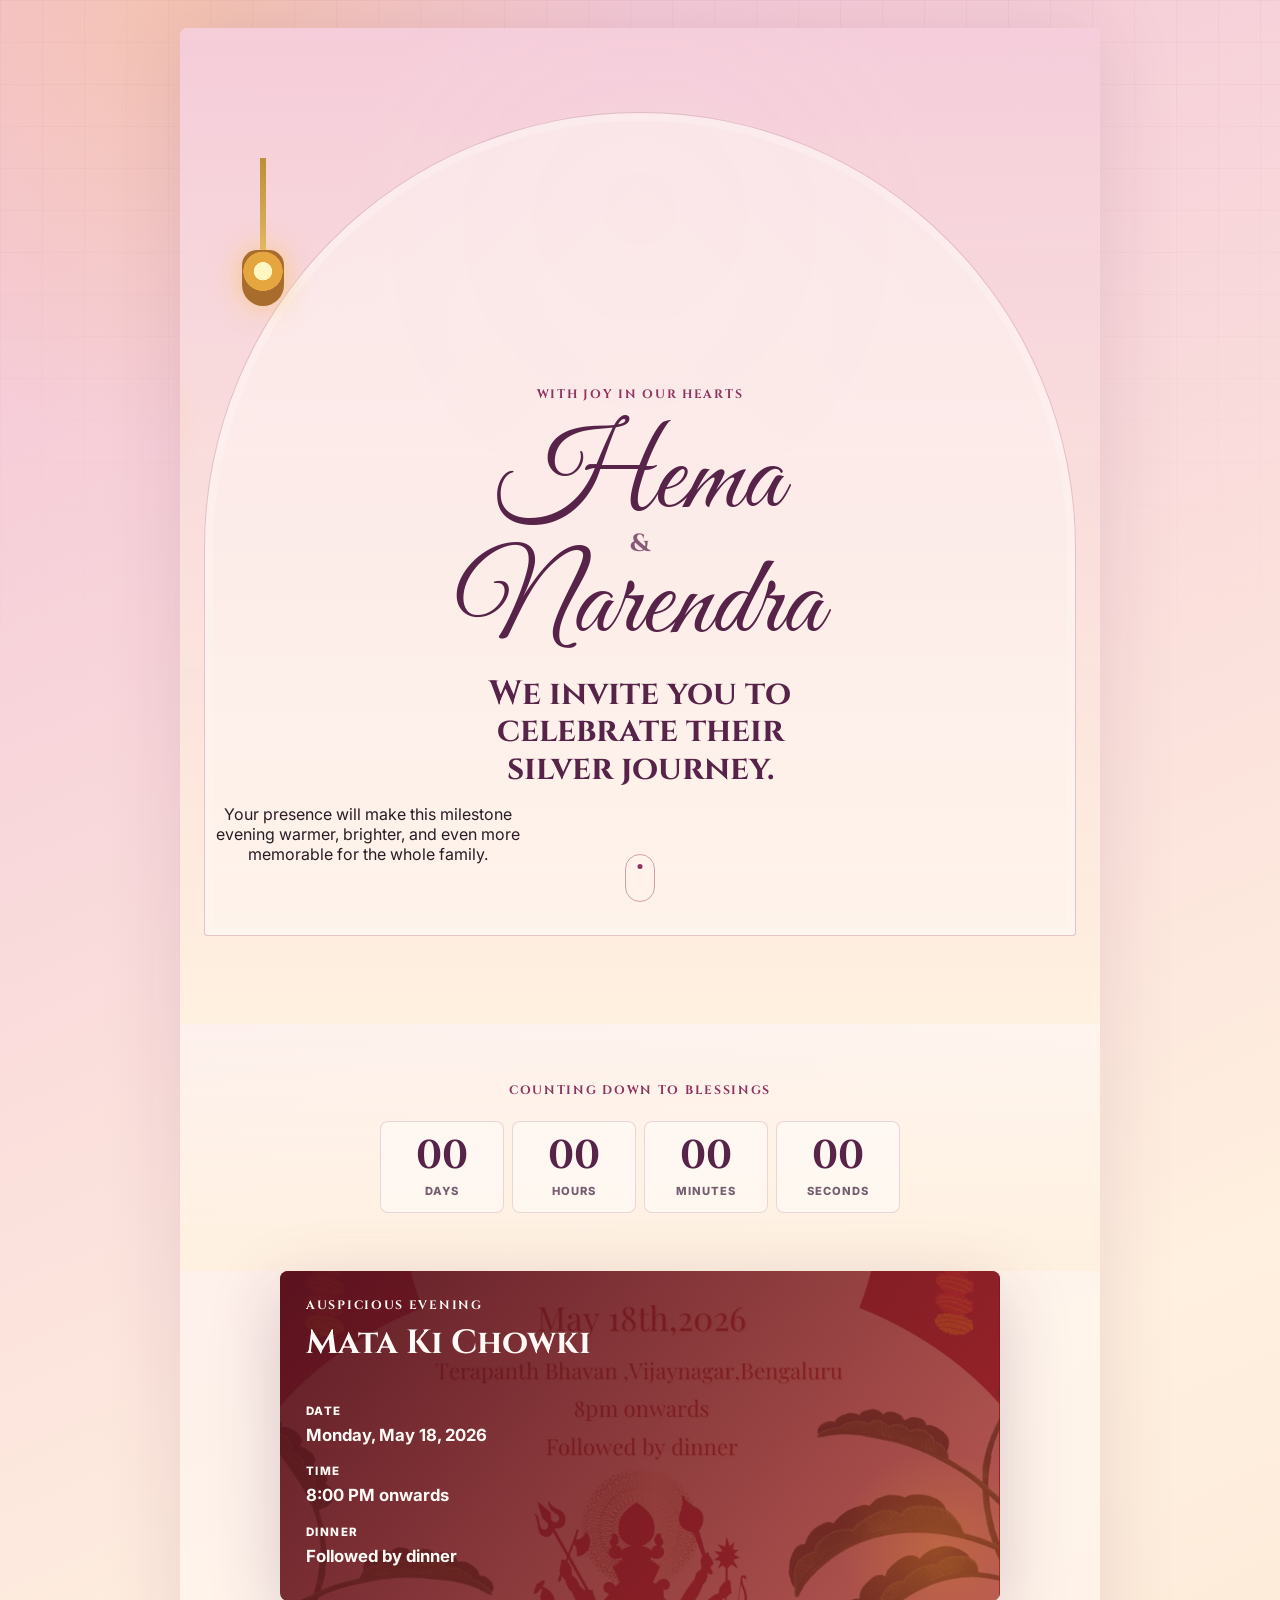
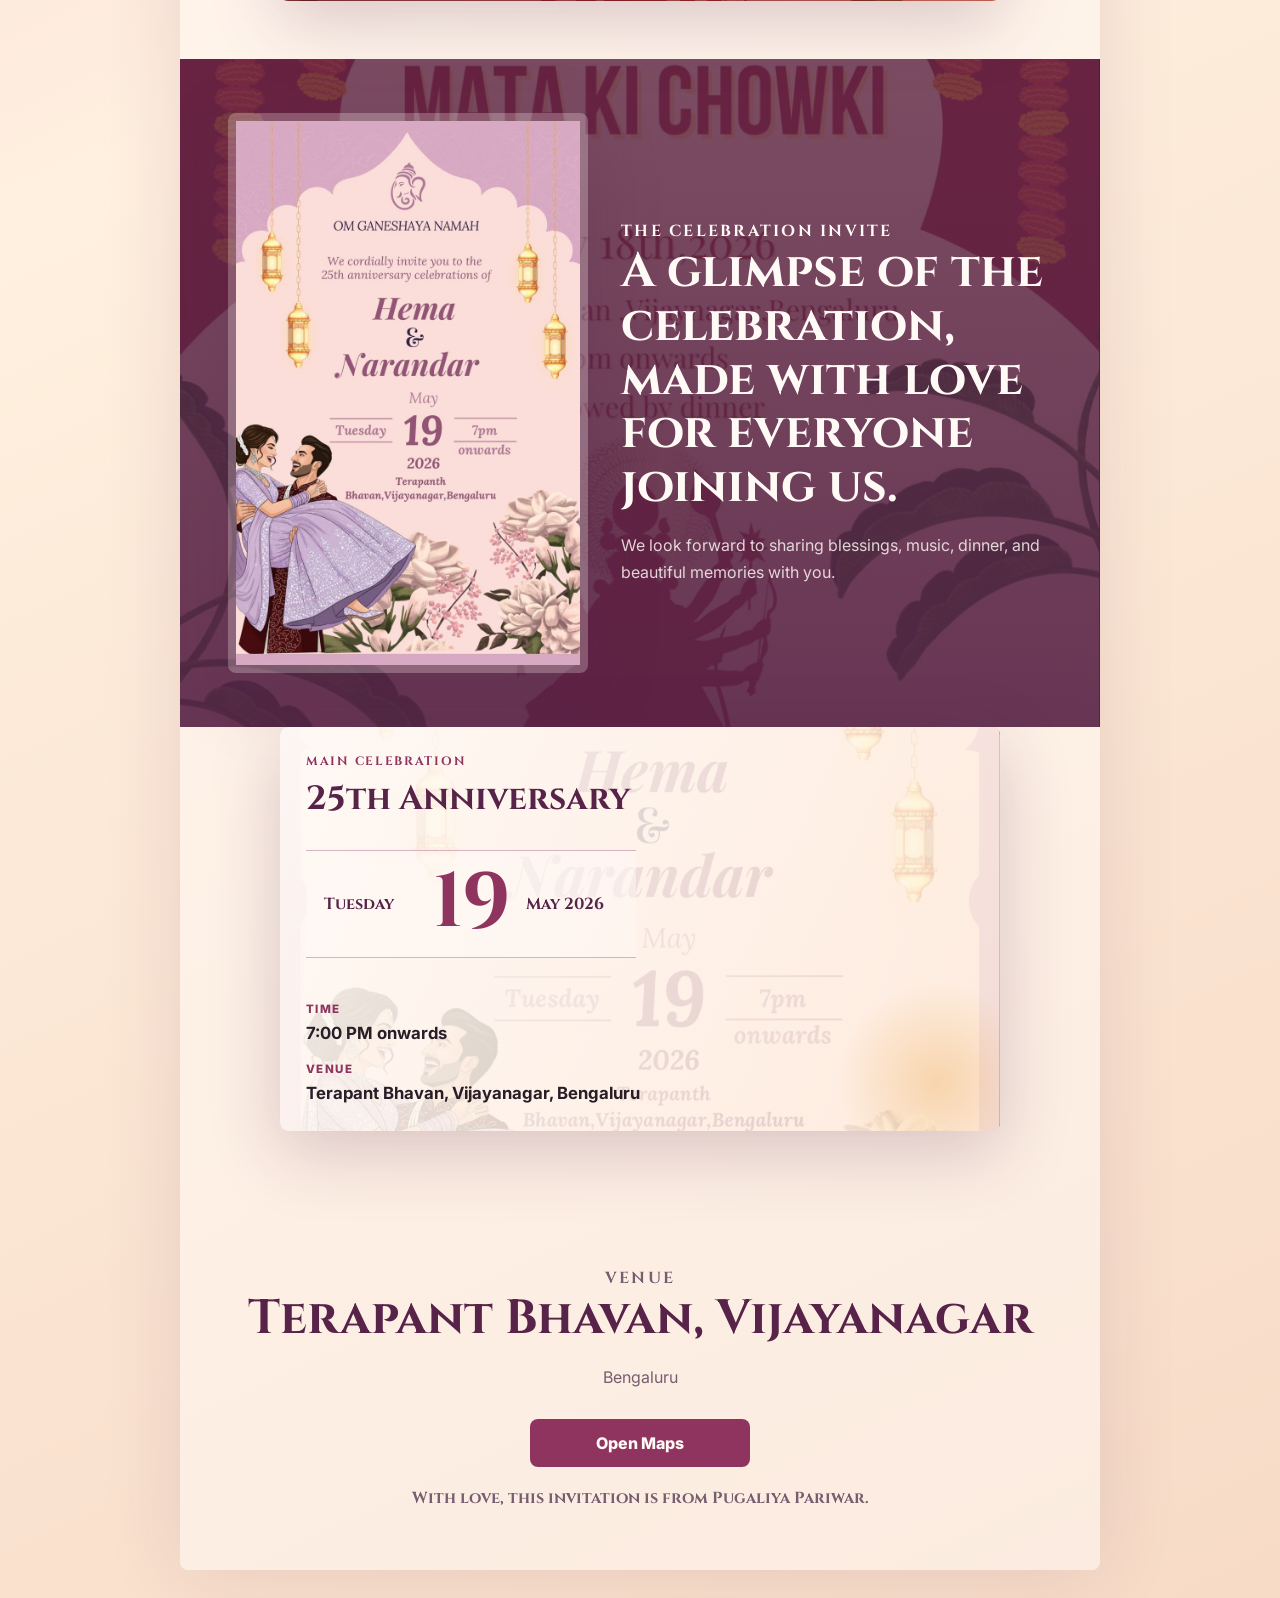
==== public/index.html @ 9497989c "Fix for deployment" ====
<!doctype html>
<html lang="en">
  <head>
    <meta charset="utf-8" />
    <meta name="viewport" content="width=device-width, initial-scale=1" />
    <meta
      name="description"
      content="Invitation for Hema and Narendra's 25th anniversary celebration in Bengaluru."
    />
    <meta name="theme-color" content="#8f335f" />
    <meta property="og:title" content="Hema & Narendra | 25 Years" />
    <meta
      property="og:description"
      content="Join us for a Mata Ki Chowki and 25th anniversary celebration."
    />
    <meta property="og:image" content="/assets/anniversary.jpeg" />
    <title>Hema & Narendra | 25 Years</title>
    <link rel="preconnect" href="https://fonts.googleapis.com" />
    <link rel="preconnect" href="https://fonts.gstatic.com" crossorigin />
    <link
      href="https://fonts.googleapis.com/css2?family=Cinzel:wght@500;600;700&family=Great+Vibes&family=Inter:wght@400;500;600;700&display=swap"
      rel="stylesheet"
    />
    <link rel="stylesheet" href="styles.css" />
  </head>
  <body>
    <div class="invite-loader" aria-hidden="true">
      <div class="loader-door loader-door-left"></div>
      <div class="loader-door loader-door-right"></div>
      <div class="loader-card">
        <div class="loader-lamp"></div>
        <p>With joy in our hearts</p>
        <strong>Hema & Narendra</strong>
        <span>25 years of togetherness</span>
      </div>
    </div>

    <main class="site-shell">
      <section class="intro opening" id="celebration" aria-labelledby="hero-title">
        <div class="lamp lamp-left" aria-hidden="true"></div>
        <div class="lamp lamp-right" aria-hidden="true"></div>
        <p class="section-kicker">With joy in our hearts</p>
        <h1 id="hero-title">
          <span>Hema</span>
          <small>&</small>
          <span>Narendra</span>
        </h1>
        <h2>We invite you to celebrate their silver journey.</h2>
        <p>
          Your presence will make this milestone evening warmer, brighter, and even
          more memorable for the whole family.
        </p>
        <a class="scroll-cue" href="#countdown" aria-label="View countdown">
          <span></span>
        </a>
      </section>

      <section class="countdown-panel" id="countdown" aria-label="Countdown">
        <p class="section-kicker">Counting down to blessings</p>
        <div class="countdown" data-countdown="2026-05-18T20:00:00+05:30">
          <div><strong data-days>00</strong><span>Days</span></div>
          <div><strong data-hours>00</strong><span>Hours</span></div>
          <div><strong data-minutes>00</strong><span>Minutes</span></div>
          <div><strong data-seconds>00</strong><span>Seconds</span></div>
        </div>
      </section>

      <section class="event-stack single-event" aria-label="Mata Ki Chowki details">
        <article class="event-card chowki-card">
          <div>
            <p class="card-kicker">Auspicious Evening</p>
            <h2>Mata Ki Chowki</h2>
          </div>
          <dl>
            <div>
              <dt>Date</dt>
              <dd>Monday, May 18, 2026</dd>
            </div>
            <div>
              <dt>Time</dt>
              <dd>8:00 PM onwards</dd>
            </div>
            <div>
              <dt>Dinner</dt>
              <dd>Followed by dinner</dd>
            </div>
          </dl>
        </article>
      </section>

      <section class="memory-strip" aria-labelledby="memory-title">
        <div class="portrait-frame">
          <video
            src="assets/invitation.mp4"
            poster="assets/anniversary.jpeg"
            muted
            playsinline
            loop
            autoplay
          ></video>
        </div>
        <div class="memory-copy">
          <p class="section-kicker">The celebration invite</p>
          <h2 id="memory-title">A glimpse of the celebration, made with love for everyone joining us.</h2>
          <p>
            We look forward to sharing blessings, music, dinner, and beautiful
            memories with you.
          </p>
        </div>
      </section>

      <section class="event-stack single-event" aria-label="Main celebration details">
        <article class="event-card anniversary-card">
          <div>
            <p class="card-kicker">Main Celebration</p>
            <h2>25th Anniversary</h2>
          </div>
          <div class="date-lockup" aria-label="Anniversary celebration date">
            <span>Tuesday</span>
            <strong>19</strong>
            <span>May 2026</span>
          </div>
          <dl>
            <div>
              <dt>Time</dt>
              <dd>7:00 PM onwards</dd>
            </div>
            <div>
              <dt>Venue</dt>
              <dd>Terapant Bhavan, Vijayanagar, Bengaluru</dd>
            </div>
          </dl>
        </article>
      </section>

      <section class="venue" aria-labelledby="venue-title">
        <p class="section-kicker">Venue</p>
        <h2 id="venue-title">Terapant Bhavan, Vijayanagar</h2>
        <p>Bengaluru</p>
        <div class="action-grid">
          <a
            href="https://maps.app.goo.gl/ejNMYwDLwtTvxGuR6?g_st=ac"
            target="_blank"
            rel="noreferrer"
          >
            Open Maps
          </a>
        </div>
        <p class="family-note">With love, this invitation is from Pugaliya Pariwar.</p>
      </section>
    </main>

    <script src="script.js"></script>
  </body>
</html>
---- public/styles.css ----
:root {
  --rose: #8f335f;
  --rose-deep: #572348;
  --saffron: #e69828;
  --marigold: #f7c052;
  --cream: #fff0df;
  --blush: #f4cbd9;
  --lotus: #d9a6bf;
  --leaf: #305b37;
  --ink: #291d27;
  --muted: #765d70;
  --white: #fffaf6;
  --shadow: 0 20px 70px rgba(87, 35, 72, 0.22);
}

* {
  box-sizing: border-box;
}

html {
  scroll-behavior: smooth;
}

body {
  margin: 0;
  color: var(--ink);
  background:
    radial-gradient(circle at 15% 0%, rgba(247, 192, 82, 0.28), transparent 28rem),
    linear-gradient(155deg, #f3c3d7 0%, #fff0df 48%, #f7dbc7 100%);
  font-family: Inter, system-ui, -apple-system, BlinkMacSystemFont, "Segoe UI", sans-serif;
}

body.is-loading {
  overflow: hidden;
}

body::before {
  position: fixed;
  inset: 0;
  z-index: -1;
  pointer-events: none;
  content: "";
  background-image:
    linear-gradient(rgba(143, 51, 95, 0.04) 1px, transparent 1px),
    linear-gradient(90deg, rgba(143, 51, 95, 0.04) 1px, transparent 1px);
  background-size: 42px 42px;
  mask-image: linear-gradient(to bottom, black, transparent 82%);
}

a,
button {
  -webkit-tap-highlight-color: transparent;
}

.site-shell {
  width: min(100%, 920px);
  margin: 0 auto;
  overflow: hidden;
  background: rgba(255, 250, 246, 0.52);
  box-shadow: 0 0 80px rgba(87, 35, 72, 0.12);
}

.invite-loader {
  position: fixed;
  inset: 0;
  z-index: 100;
  display: grid;
  place-items: center;
  padding: 24px;
  background:
    radial-gradient(circle at 50% 26%, rgba(255, 250, 246, 0.94), transparent 16rem),
    linear-gradient(180deg, #efbfd1, #fff0df);
  animation: loader-exit 900ms ease 3200ms forwards;
}

.invite-loader.is-hidden {
  display: none;
}

.loader-door {
  position: absolute;
  inset: 0;
  width: 50.5%;
  background:
    linear-gradient(180deg, rgba(143, 51, 95, 0.92), rgba(87, 35, 72, 0.96)),
    repeating-linear-gradient(90deg, transparent 0 24px, rgba(247, 192, 82, 0.12) 25px 26px);
  box-shadow: inset 0 0 0 1px rgba(247, 192, 82, 0.18);
  animation: door-open 1700ms cubic-bezier(0.2, 0.78, 0.28, 1) 950ms forwards;
}

.loader-door-left {
  left: 0;
  transform-origin: left center;
}

.loader-door-right {
  right: 0;
  left: auto;
  transform-origin: right center;
}

.loader-card {
  position: relative;
  width: min(100%, 330px);
  min-height: 440px;
  display: grid;
  align-content: center;
  justify-items: center;
  padding: 44px 28px;
  text-align: center;
  border: 1px solid rgba(143, 51, 95, 0.25);
  border-radius: 999px 999px 8px 8px;
  background: rgba(255, 250, 246, 0.62);
  box-shadow: inset 0 0 0 8px rgba(255, 250, 246, 0.28), var(--shadow);
  animation: card-open 1700ms cubic-bezier(0.18, 0.8, 0.24, 1) both;
  transform-origin: center bottom;
}

.loader-card::before,
.loader-card::after {
  position: absolute;
  inset: 12px auto auto 50%;
  width: 1px;
  height: 72px;
  content: "";
  background: rgba(189, 143, 53, 0.72);
}

.loader-card::after {
  top: auto;
  bottom: 18px;
  width: 72px;
  height: 1px;
  transform: translateX(-50%);
}

.loader-card p {
  margin: 0 0 16px;
  color: var(--rose);
  font-family: Cinzel, serif;
  font-size: 0.72rem;
  font-weight: 700;
  letter-spacing: 0.14em;
  text-transform: uppercase;
  animation: rise-in 900ms ease 650ms both;
}

.loader-card strong {
  color: var(--rose-deep);
  font-family: "Great Vibes", cursive;
  font-size: 4.25rem;
  font-weight: 400;
  line-height: 0.9;
  animation: rise-in 900ms ease 850ms both;
}

.loader-card span {
  margin-top: 18px;
  color: var(--muted);
  font-weight: 700;
  animation: rise-in 900ms ease 1050ms both;
}

.loader-lamp {
  position: absolute;
  top: 34px;
  left: 42px;
  width: 5px;
  height: 92px;
  background: linear-gradient(#bd8f35, #e8c16f);
  animation: lamp-sway 1600ms ease-in-out infinite;
  transform-origin: top center;
}

.loader-lamp::after {
  position: absolute;
  left: 50%;
  bottom: -28px;
  width: 38px;
  height: 50px;
  transform: translateX(-50%);
  content: "";
  border-radius: 18px 18px 26px 26px;
  background:
    radial-gradient(circle at 50% 38%, #fff7c2 0 22%, #e5a63f 23% 48%, #a86d2c 49%),
    linear-gradient(#f8da88, #bd7c28);
  box-shadow: 0 0 30px rgba(247, 192, 82, 0.72);
}

.hero {
  position: relative;
  min-height: 100vh;
  min-height: 100svh;
  display: grid;
  align-content: center;
  padding: 26px 20px 84px;
  isolation: isolate;
  background:
    linear-gradient(180deg, rgba(244, 203, 217, 0.92), rgba(255, 240, 223, 0.96)),
    radial-gradient(circle at 50% 18%, rgba(255, 250, 246, 0.95), transparent 18rem);
}

.hero::before {
  position: absolute;
  inset: 108px 16px auto;
  height: 48%;
  z-index: -1;
  content: "";
  border: 1px solid rgba(143, 51, 95, 0.24);
  border-radius: 999px 999px 8px 8px;
  background: rgba(255, 250, 246, 0.55);
  box-shadow: inset 0 0 0 8px rgba(255, 250, 246, 0.32);
}

.hero-art {
  position: absolute;
  inset: 0;
  z-index: -2;
  overflow: hidden;
}

.hero-art::before,
.hero-art::after {
  position: absolute;
  content: "";
  border-radius: 50%;
  opacity: 0.55;
}

.hero-art::before {
  right: -72px;
  bottom: 88px;
  width: 190px;
  height: 190px;
  background:
    radial-gradient(circle at 50% 50%, transparent 0 28%, rgba(143, 51, 95, 0.16) 29% 31%, transparent 32%),
    radial-gradient(circle at 50% 50%, rgba(247, 192, 82, 0.32), transparent 66%);
}

.hero-art::after {
  left: -64px;
  top: 250px;
  width: 170px;
  height: 170px;
  background:
    radial-gradient(circle at 50% 50%, transparent 0 28%, rgba(48, 91, 55, 0.14) 29% 31%, transparent 32%),
    radial-gradient(circle at 50% 50%, rgba(255, 250, 246, 0.72), transparent 70%);
}

.lamp {
  position: absolute;
  top: 34px;
  width: 6px;
  height: 118px;
  z-index: 1;
  background: linear-gradient(#bd8f35, #e8c16f);
}

.lamp::after {
  position: absolute;
  left: 50%;
  bottom: -30px;
  width: 42px;
  height: 56px;
  transform: translateX(-50%);
  content: "";
  border-radius: 20px 20px 28px 28px;
  background:
    radial-gradient(circle at 50% 38%, #fff7c2 0 22%, #e5a63f 23% 48%, #a86d2c 49%),
    linear-gradient(#f8da88, #bd7c28);
  box-shadow: 0 0 28px rgba(247, 192, 82, 0.65);
}

.lamp-left {
  left: 58px;
}

.lamp-right {
  right: 58px;
  height: 144px;
}

.hero-copy {
  text-align: center;
  animation: rise-in 900ms ease both;
}

.eyebrow,
.section-kicker,
.card-kicker {
  margin: 0 0 12px;
  color: var(--rose);
  font-family: Cinzel, serif;
  font-size: 0.76rem;
  font-weight: 700;
  letter-spacing: 0.14em;
  text-transform: uppercase;
}

h1,
h2 {
  margin: 0;
  color: var(--rose-deep);
}

h1 {
  display: grid;
  justify-items: center;
  gap: 2px;
  max-width: 100%;
  font-family: "Great Vibes", cursive;
  font-size: clamp(3.72rem, 15.5vw, 8.5rem);
  font-weight: 400;
  line-height: 0.78;
  text-wrap: balance;
}

h1 span {
  max-width: 100%;
}

h1 small {
  color: rgba(87, 35, 72, 0.72);
  font-family: Cinzel, serif;
  font-size: 1.55rem;
  font-weight: 700;
  line-height: 1;
}

.subtitle {
  max-width: min(25rem, calc(100vw - 48px));
  margin: 22px auto 0;
  color: var(--muted);
  font-size: 1.02rem;
  line-height: 1.55;
}

.date-lockup {
  width: min(100%, 330px);
  min-height: 108px;
  display: grid;
  grid-template-columns: 1fr auto 1fr;
  align-items: center;
  gap: 16px;
  margin: 34px auto 0;
  padding: 16px 18px;
  color: var(--rose-deep);
  border-top: 1px solid rgba(143, 51, 95, 0.35);
  border-bottom: 1px solid rgba(143, 51, 95, 0.35);
}

.date-lockup strong {
  color: var(--rose);
  font-family: Cinzel, serif;
  font-size: 4.8rem;
  line-height: 0.8;
}

.date-lockup span {
  font-family: Cinzel, serif;
  font-weight: 700;
}

.scroll-cue {
  position: absolute;
  left: 50%;
  bottom: 26px;
  width: 30px;
  height: 48px;
  transform: translateX(-50%);
  border: 1px solid rgba(143, 51, 95, 0.42);
  border-radius: 999px;
}

.scroll-cue span {
  position: absolute;
  top: 9px;
  left: 50%;
  width: 5px;
  height: 5px;
  transform: translateX(-50%);
  border-radius: 50%;
  background: var(--rose);
  animation: cue 1.45s ease-in-out infinite;
}

.intro,
.venue,
.countdown-panel {
  padding: 58px 24px;
  text-align: center;
}

.opening {
  position: relative;
  min-height: calc(100vh + 96px);
  min-height: calc(100svh + 96px);
  display: grid;
  align-content: center;
  overflow: hidden;
  padding: 70px 22px 70px;
  background:
    linear-gradient(180deg, rgba(244, 203, 217, 0.92), rgba(255, 240, 223, 0.96)),
    radial-gradient(circle at 50% 18%, rgba(255, 250, 246, 0.95), transparent 18rem);
}

.opening::before {
  position: absolute;
  inset: 84px 24px 88px;
  content: "";
  border: 1px solid rgba(143, 51, 95, 0.24);
  border-radius: 999px 999px 8px 8px;
  background: rgba(255, 250, 246, 0.5);
  box-shadow: inset 0 0 0 8px rgba(255, 250, 246, 0.28);
}

.opening > * {
  position: relative;
  z-index: 1;
}

.opening h1 {
  width: min-content;
  margin: 18px auto 20px;
  font-size: clamp(2.92rem, 12vw, 7rem);
  line-height: 0.86;
}

.intro h2,
.venue h2,
.memory-copy h2 {
  font-family: Cinzel, serif;
  font-size: clamp(1.75rem, 8vw, 3rem);
  line-height: 1.12;
  text-wrap: balance;
}

.intro.opening h2 {
  max-width: 20.5rem;
  margin: 0 auto;
  font-size: clamp(1.2rem, 5.25vw, 2.1rem);
}

.intro.opening p:last-of-type {
  max-width: 20.75rem;
}

.intro p:last-child,
.memory-copy p,
.venue p {
  max-width: 38rem;
  margin: 18px auto 0;
  color: var(--muted);
  font-size: 1rem;
  line-height: 1.7;
}

.event-stack {
  display: grid;
  gap: 18px;
  padding: 0 18px 58px;
}

.single-event {
  grid-template-columns: 1fr;
}

.event-card {
  position: relative;
  overflow: hidden;
  min-height: 330px;
  padding: 26px;
  border-radius: 8px;
  box-shadow: var(--shadow);
}

.event-card::before {
  position: absolute;
  inset: 0;
  z-index: 0;
  content: "";
  background: linear-gradient(115deg, rgba(255, 250, 246, 0.95), rgba(255, 240, 223, 0.72));
}

.event-card::after {
  position: absolute;
  right: -42px;
  bottom: -55px;
  width: 210px;
  height: 210px;
  content: "";
  border-radius: 50%;
  background: radial-gradient(circle, rgba(230, 152, 40, 0.28), transparent 67%);
}

.anniversary-card {
  background: url("assets/anniversary.jpeg") center / cover;
}

.chowki-card {
  color: var(--white);
  background: url("assets/mata-chowki.jpeg") center / cover;
}

.chowki-card::before {
  background: linear-gradient(128deg, rgba(87, 18, 30, 0.95), rgba(157, 37, 41, 0.72));
}

.chowki-card h2,
.chowki-card dt,
.chowki-card dd,
.chowki-card .card-kicker {
  color: var(--white);
}

.event-card > * {
  position: relative;
  z-index: 1;
}

.event-card h2 {
  font-family: Cinzel, serif;
  font-size: 2.1rem;
  line-height: 1;
}

.event-card .date-lockup {
  margin: 34px 0 0;
  background: rgba(255, 250, 246, 0.52);
}

dl {
  display: grid;
  gap: 18px;
  margin: 44px 0 0;
}

dt {
  color: var(--rose);
  font-size: 0.72rem;
  font-weight: 800;
  letter-spacing: 0.12em;
  text-transform: uppercase;
}

dd {
  margin: 6px 0 0;
  color: var(--ink);
  font-size: 1.05rem;
  font-weight: 700;
  line-height: 1.35;
}

.memory-strip {
  display: grid;
  gap: 28px;
  padding: 54px 18px;
  background:
    linear-gradient(rgba(87, 35, 72, 0.78), rgba(87, 35, 72, 0.9)),
    url("assets/mata-chowki.jpeg") center / cover;
}

.portrait-frame {
  overflow: hidden;
  width: min(100%, 360px);
  margin: 0 auto;
  aspect-ratio: 9 / 14;
  border: 8px solid rgba(255, 250, 246, 0.24);
  border-radius: 8px;
  box-shadow: var(--shadow);
}

.portrait-frame video {
  width: 100%;
  height: 100%;
  display: block;
  object-fit: cover;
}

.memory-copy {
  align-self: center;
  text-align: center;
}

.memory-copy h2,
.memory-copy p,
.memory-copy .section-kicker {
  color: var(--white);
}

.memory-copy p {
  color: rgba(255, 250, 246, 0.82);
}

.countdown-panel {
  background: linear-gradient(180deg, rgba(255, 250, 246, 0.34), rgba(255, 240, 223, 0.92));
}

.countdown {
  display: grid;
  grid-template-columns: repeat(4, minmax(0, 1fr));
  gap: 8px;
  max-width: 520px;
  margin: 22px auto 0;
}

.countdown div {
  min-width: 0;
  padding: 14px 6px;
  border: 1px solid rgba(143, 51, 95, 0.18);
  border-radius: 8px;
  background: rgba(255, 250, 246, 0.72);
}

.countdown strong {
  display: block;
  color: var(--rose-deep);
  font-family: Cinzel, serif;
  font-size: clamp(1.42rem, 8vw, 2.5rem);
  line-height: 1;
}

.countdown span {
  display: block;
  margin-top: 8px;
  color: var(--muted);
  font-size: 0.7rem;
  font-weight: 800;
  letter-spacing: 0.08em;
  text-transform: uppercase;
}

.action-grid {
  display: flex;
  justify-content: center;
  max-width: 520px;
  margin: 28px auto 0;
}

.action-grid a,
.action-grid button {
  min-height: 48px;
  display: inline-flex;
  align-items: center;
  justify-content: center;
  min-width: min(100%, 220px);
  padding: 12px 22px;
  color: var(--white);
  border: 0;
  border-radius: 8px;
  background: var(--rose);
  font: inherit;
  font-weight: 800;
  text-decoration: none;
  cursor: pointer;
}

.family-note {
  margin-top: 28px;
  color: var(--rose-deep);
  font-family: Cinzel, serif;
  font-weight: 700;
}

@keyframes rise-in {
  from {
    opacity: 0;
    transform: translateY(18px);
  }

  to {
    opacity: 1;
    transform: translateY(0);
  }
}

@keyframes card-open {
  0% {
    opacity: 0;
    transform: translateY(26px) scale(0.92) rotateX(18deg);
  }

  55% {
    opacity: 1;
    transform: translateY(0) scale(1.02) rotateX(0deg);
  }

  100% {
    opacity: 1;
    transform: translateY(0) scale(1) rotateX(0deg);
  }
}

@keyframes door-open {
  to {
    opacity: 0.92;
    transform: scaleX(0);
  }
}

@keyframes loader-exit {
  to {
    opacity: 0;
    visibility: hidden;
    pointer-events: none;
    transform: scale(1.03);
  }
}

@keyframes lamp-sway {
  0%,
  100% {
    transform: rotate(-2deg);
  }

  50% {
    transform: rotate(2deg);
  }
}

@keyframes cue {
  0%,
  100% {
    opacity: 0.2;
    transform: translate(-50%, 0);
  }

  50% {
    opacity: 1;
    transform: translate(-50%, 18px);
  }
}

@media (min-width: 760px) {
  .site-shell {
    margin-block: 28px;
    border-radius: 8px;
  }

  .hero {
    padding-inline: 56px;
  }

  .event-stack {
    grid-template-columns: 1fr 1fr;
    padding-inline: 28px;
  }

  .single-event {
    grid-template-columns: minmax(0, 1fr);
  }

  .single-event .event-card {
    max-width: 720px;
    width: 100%;
    margin: 0 auto;
  }

  .memory-strip {
    grid-template-columns: 0.85fr 1fr;
    align-items: center;
    padding-inline: 42px;
  }

  .memory-copy {
    text-align: left;
  }

  .memory-copy p {
    margin-left: 0;
  }
}

@media (prefers-reduced-motion: reduce) {
  *,
  *::before,
  *::after {
    scroll-behavior: auto !important;
    animation-duration: 0.01ms !important;
    animation-iteration-count: 1 !important;
    transition-duration: 0.01ms !important;
  }

  .invite-loader {
    display: none;
  }
}
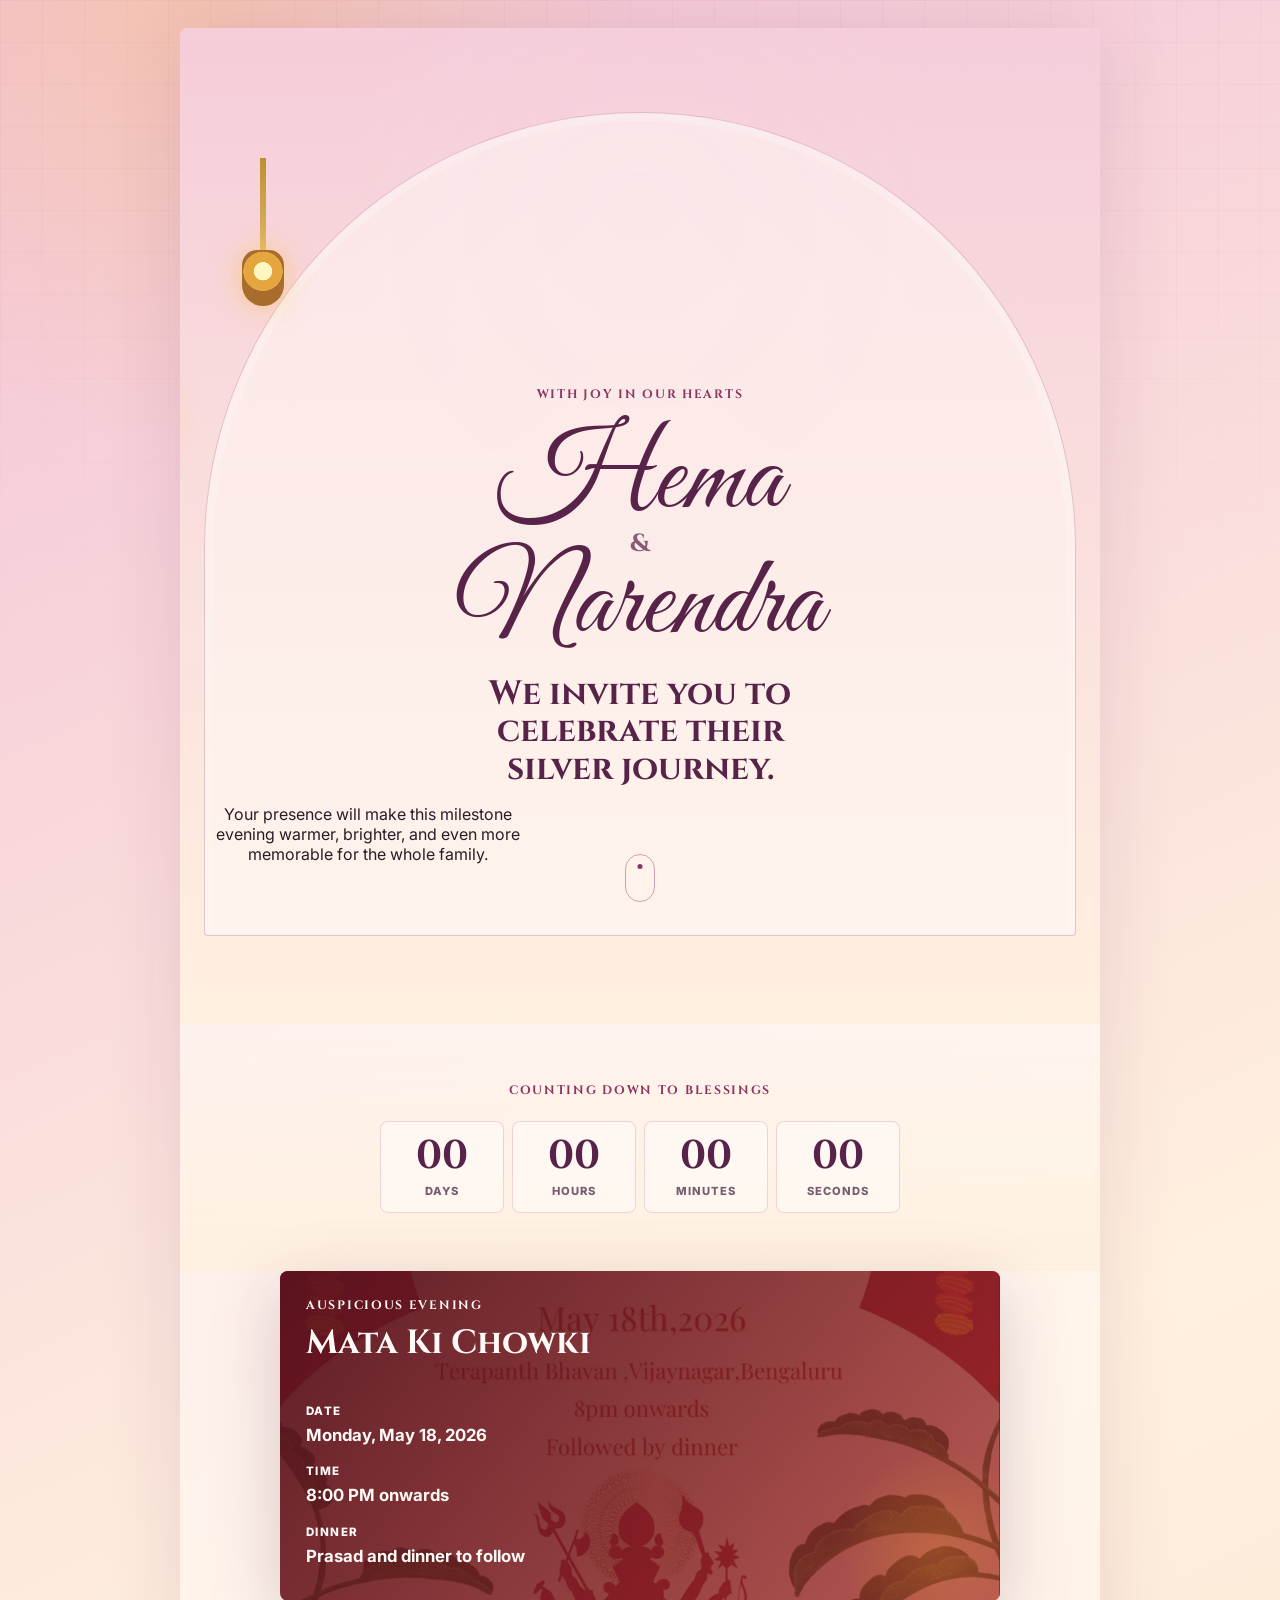
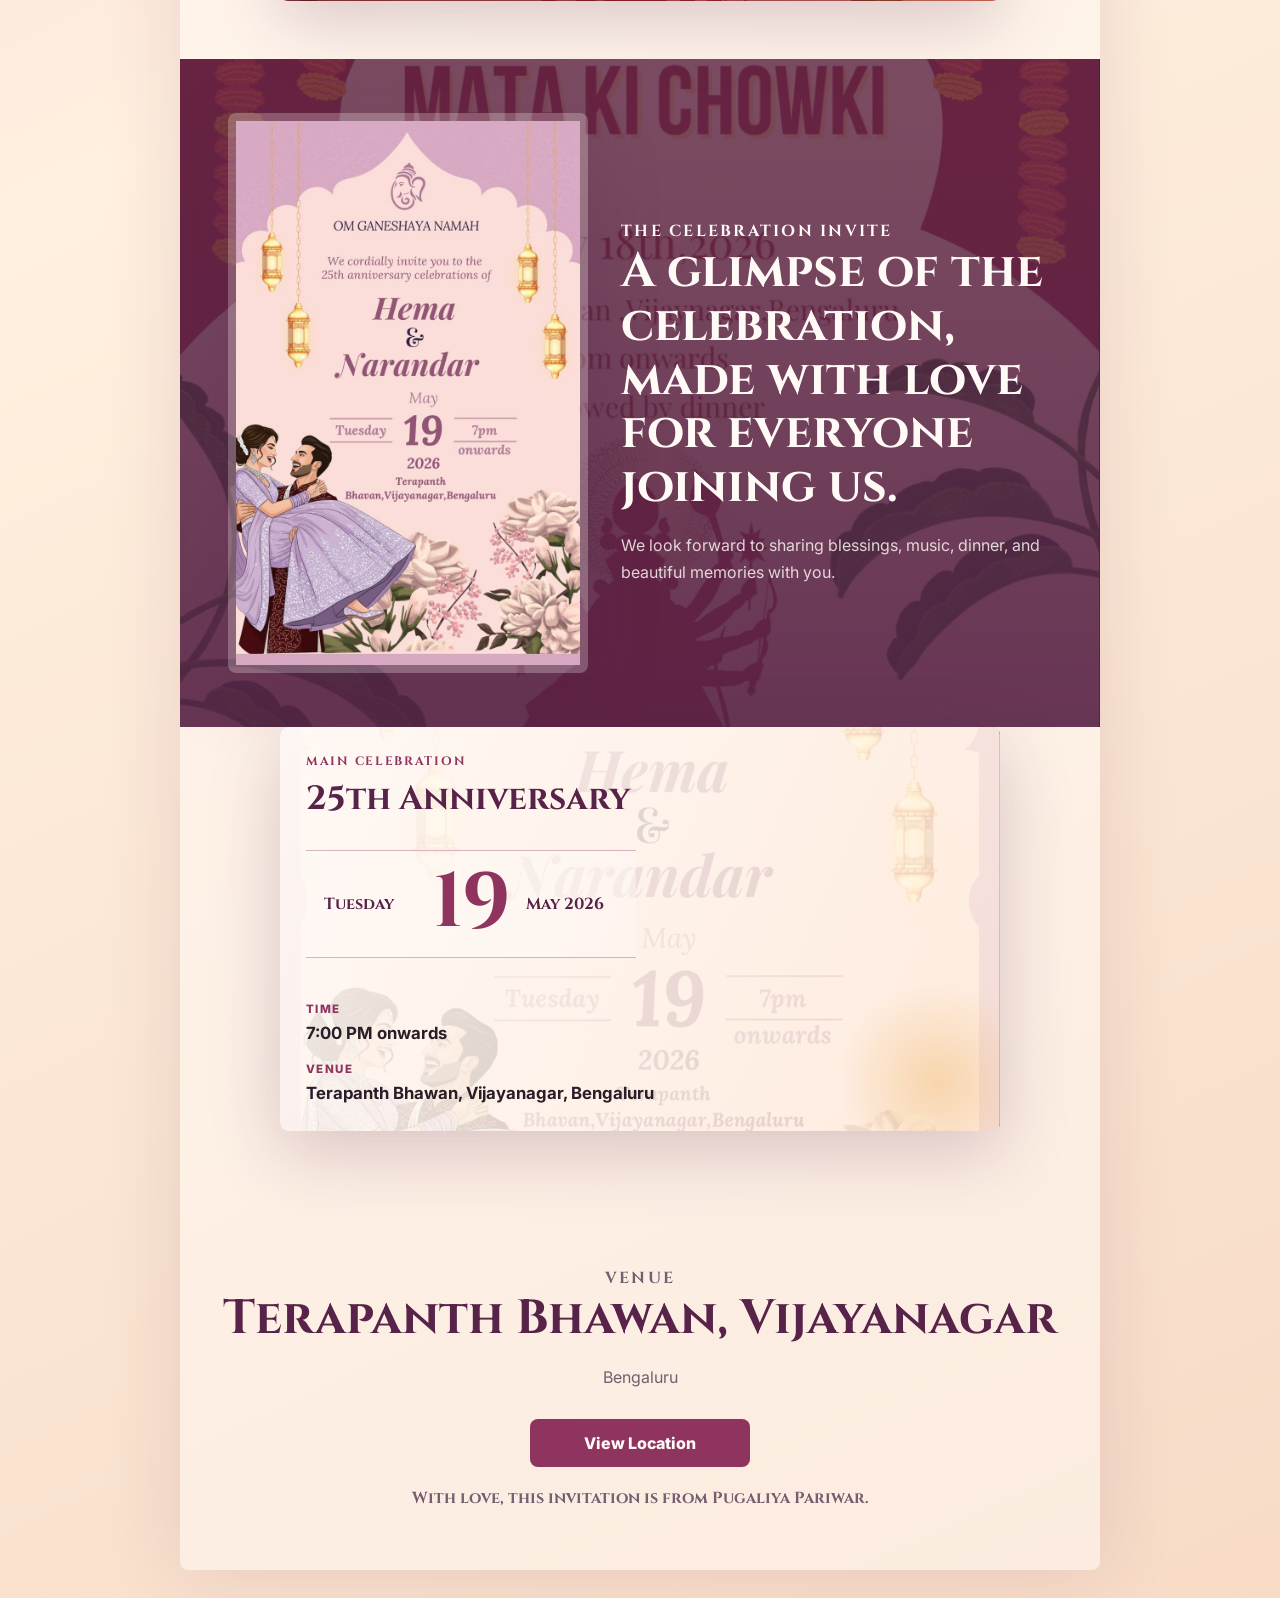
==== commit b8bf16df: "Enhancement" ====
--- a/public/index.html
+++ b/public/index.html
@@ -82,7 +82,7 @@
             </div>
             <div>
               <dt>Dinner</dt>
-              <dd>Followed by dinner</dd>
+              <dd>Prasad and dinner to follow</dd>
             </div>
           </dl>
         </article>
@@ -127,7 +127,7 @@
             </div>
             <div>
               <dt>Venue</dt>
-              <dd>Terapant Bhavan, Vijayanagar, Bengaluru</dd>
+              <dd>Terapanth Bhawan, Vijayanagar, Bengaluru</dd>
             </div>
           </dl>
         </article>
@@ -135,7 +135,7 @@
 
       <section class="venue" aria-labelledby="venue-title">
         <p class="section-kicker">Venue</p>
-        <h2 id="venue-title">Terapant Bhavan, Vijayanagar</h2>
+        <h2 id="venue-title">Terapanth Bhawan, Vijayanagar</h2>
         <p>Bengaluru</p>
         <div class="action-grid">
           <a
@@ -143,7 +143,7 @@
             target="_blank"
             rel="noreferrer"
           >
-            Open Maps
+            View Location
           </a>
         </div>
         <p class="family-note">With love, this invitation is from Pugaliya Pariwar.</p>
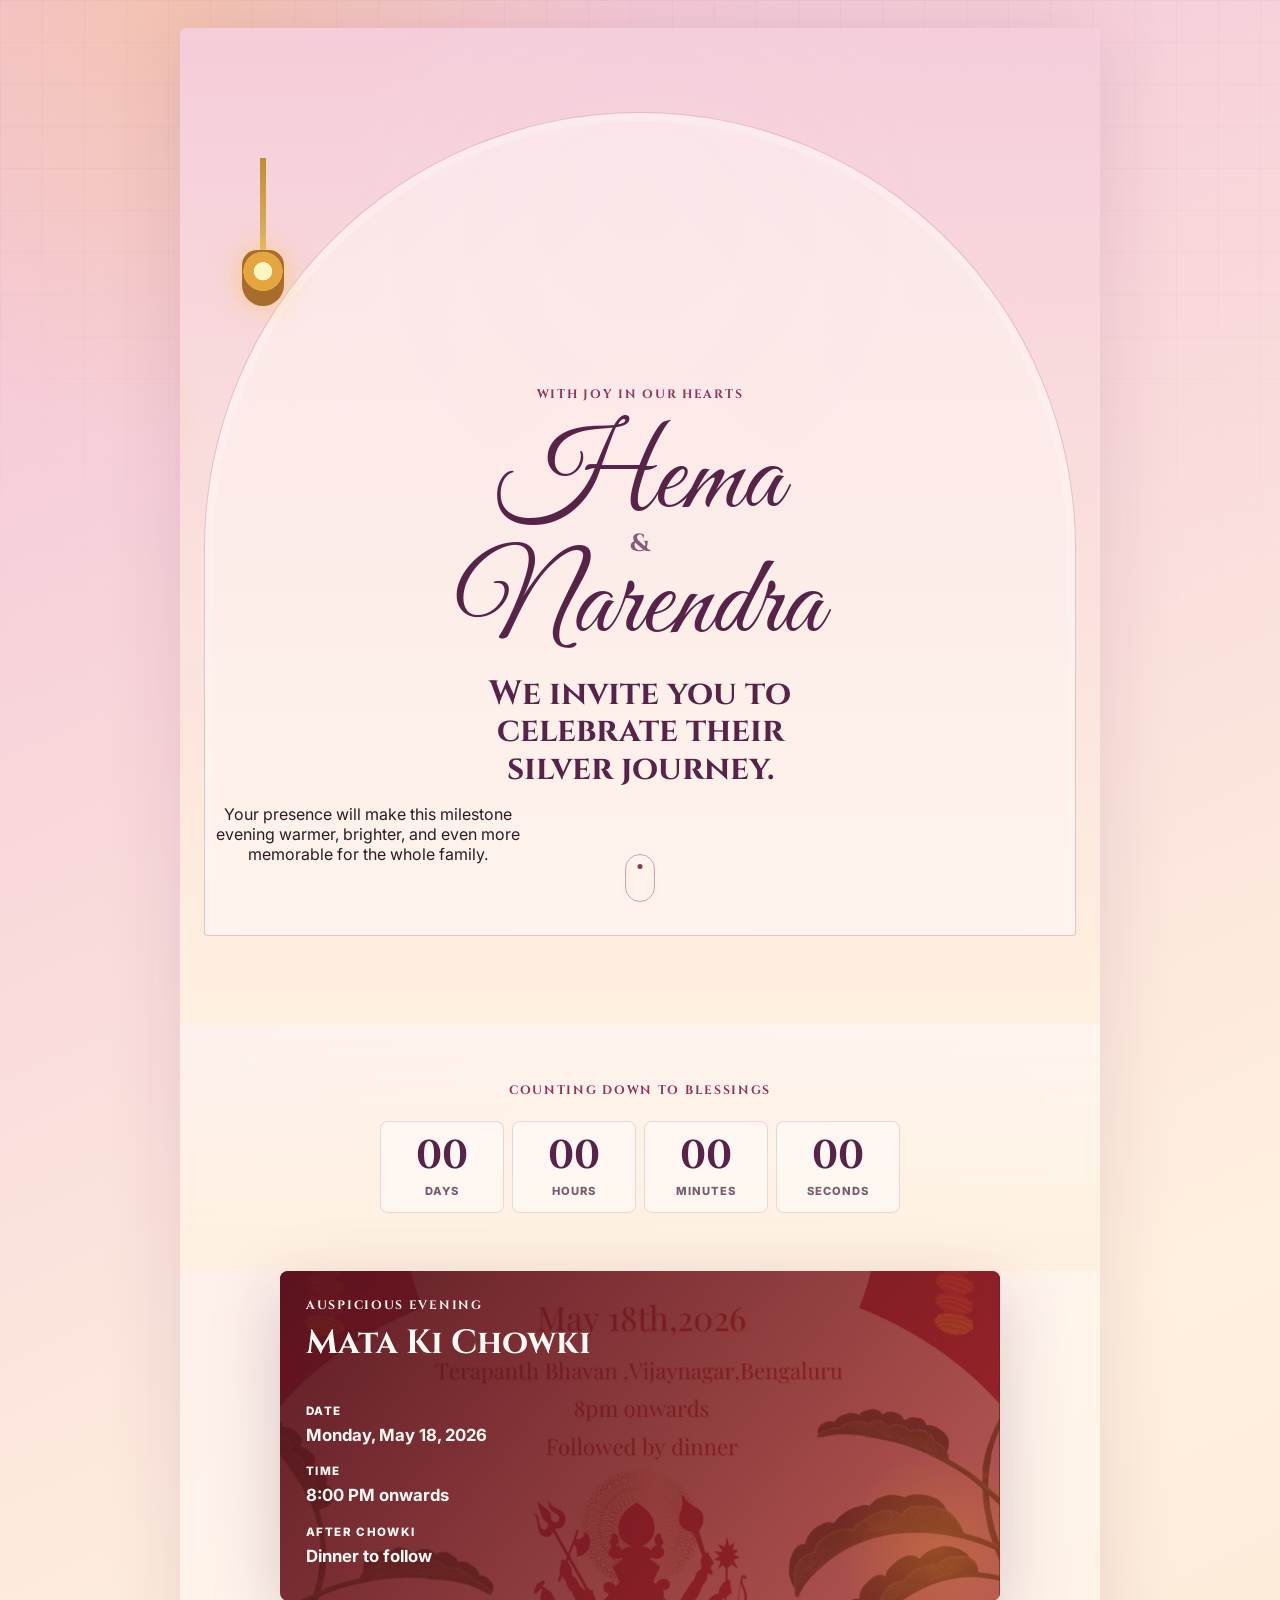
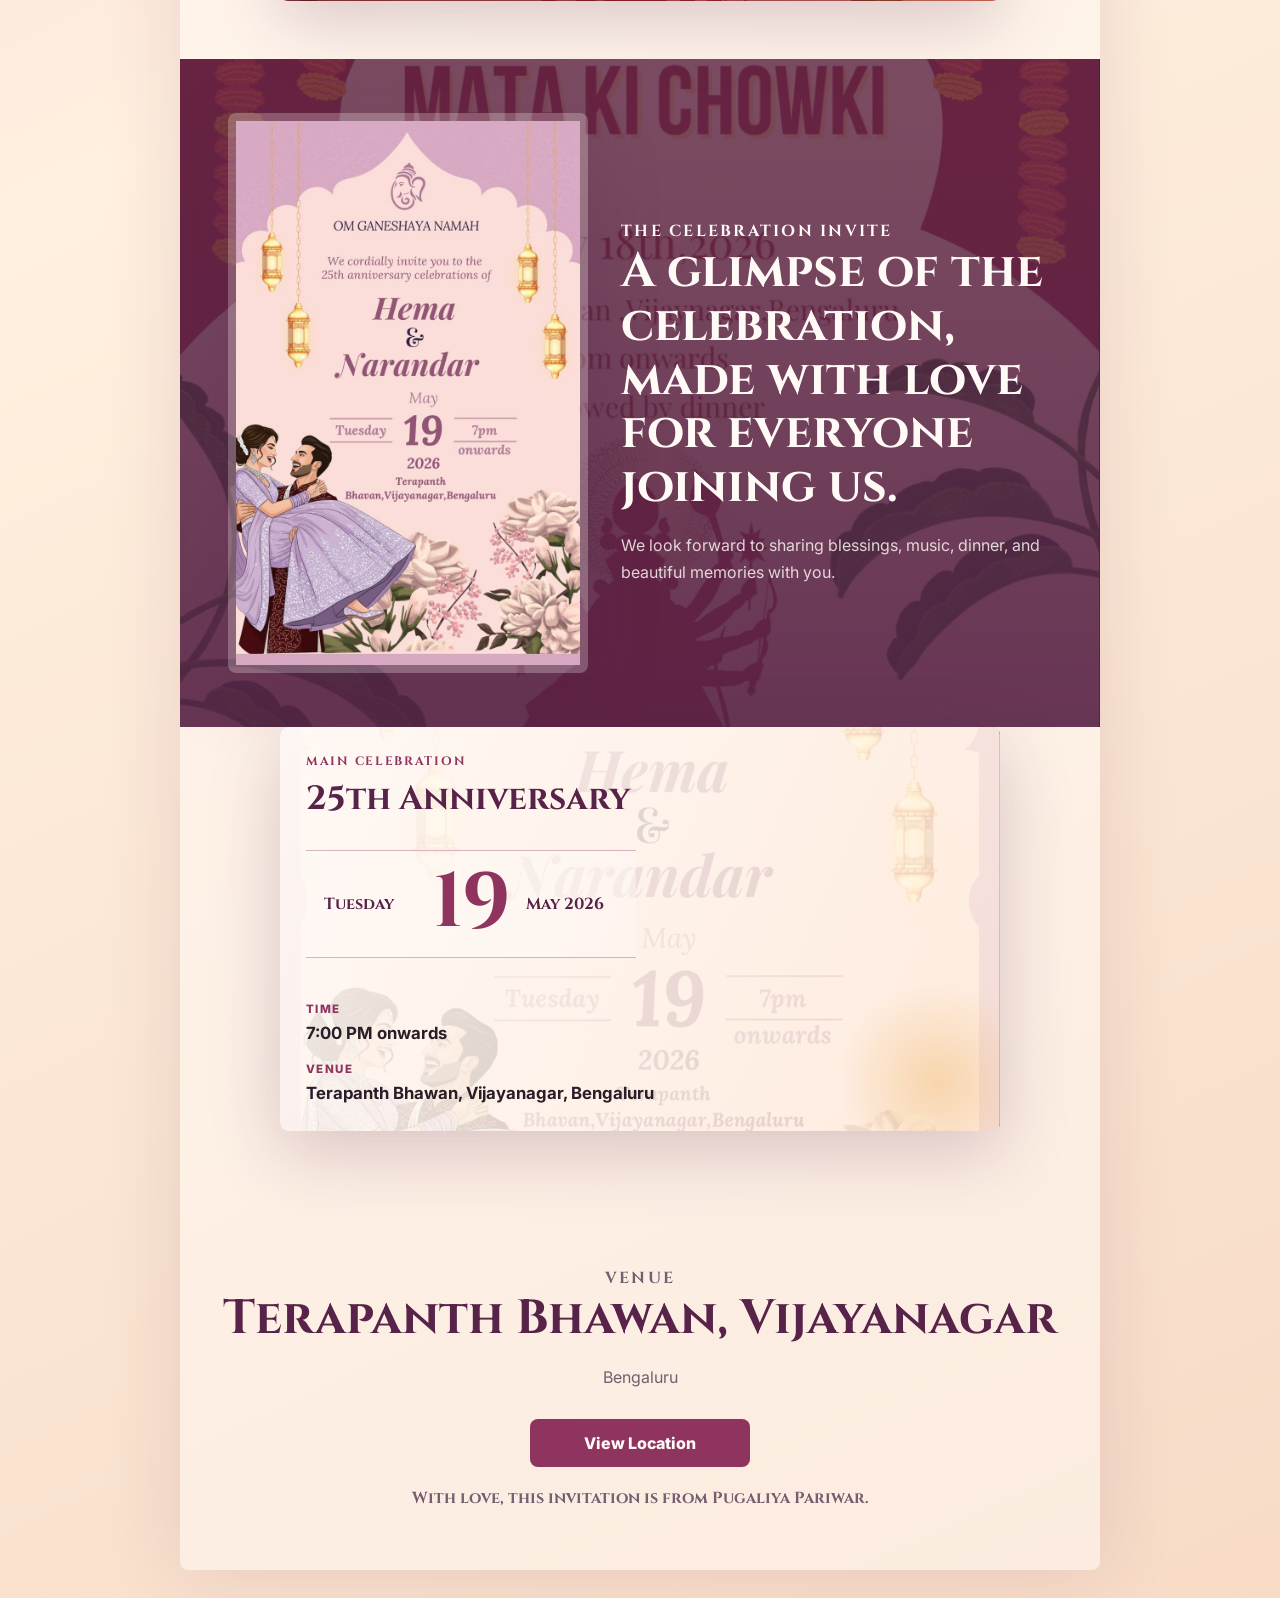
==== commit 87613b59: "Added changes" ====
--- a/public/index.html
+++ b/public/index.html
@@ -81,8 +81,8 @@
               <dd>8:00 PM onwards</dd>
             </div>
             <div>
-              <dt>Dinner</dt>
-              <dd>Prasad and dinner to follow</dd>
+              <dt>After Chowki</dt>
+              <dd>Dinner to follow</dd>
             </div>
           </dl>
         </article>
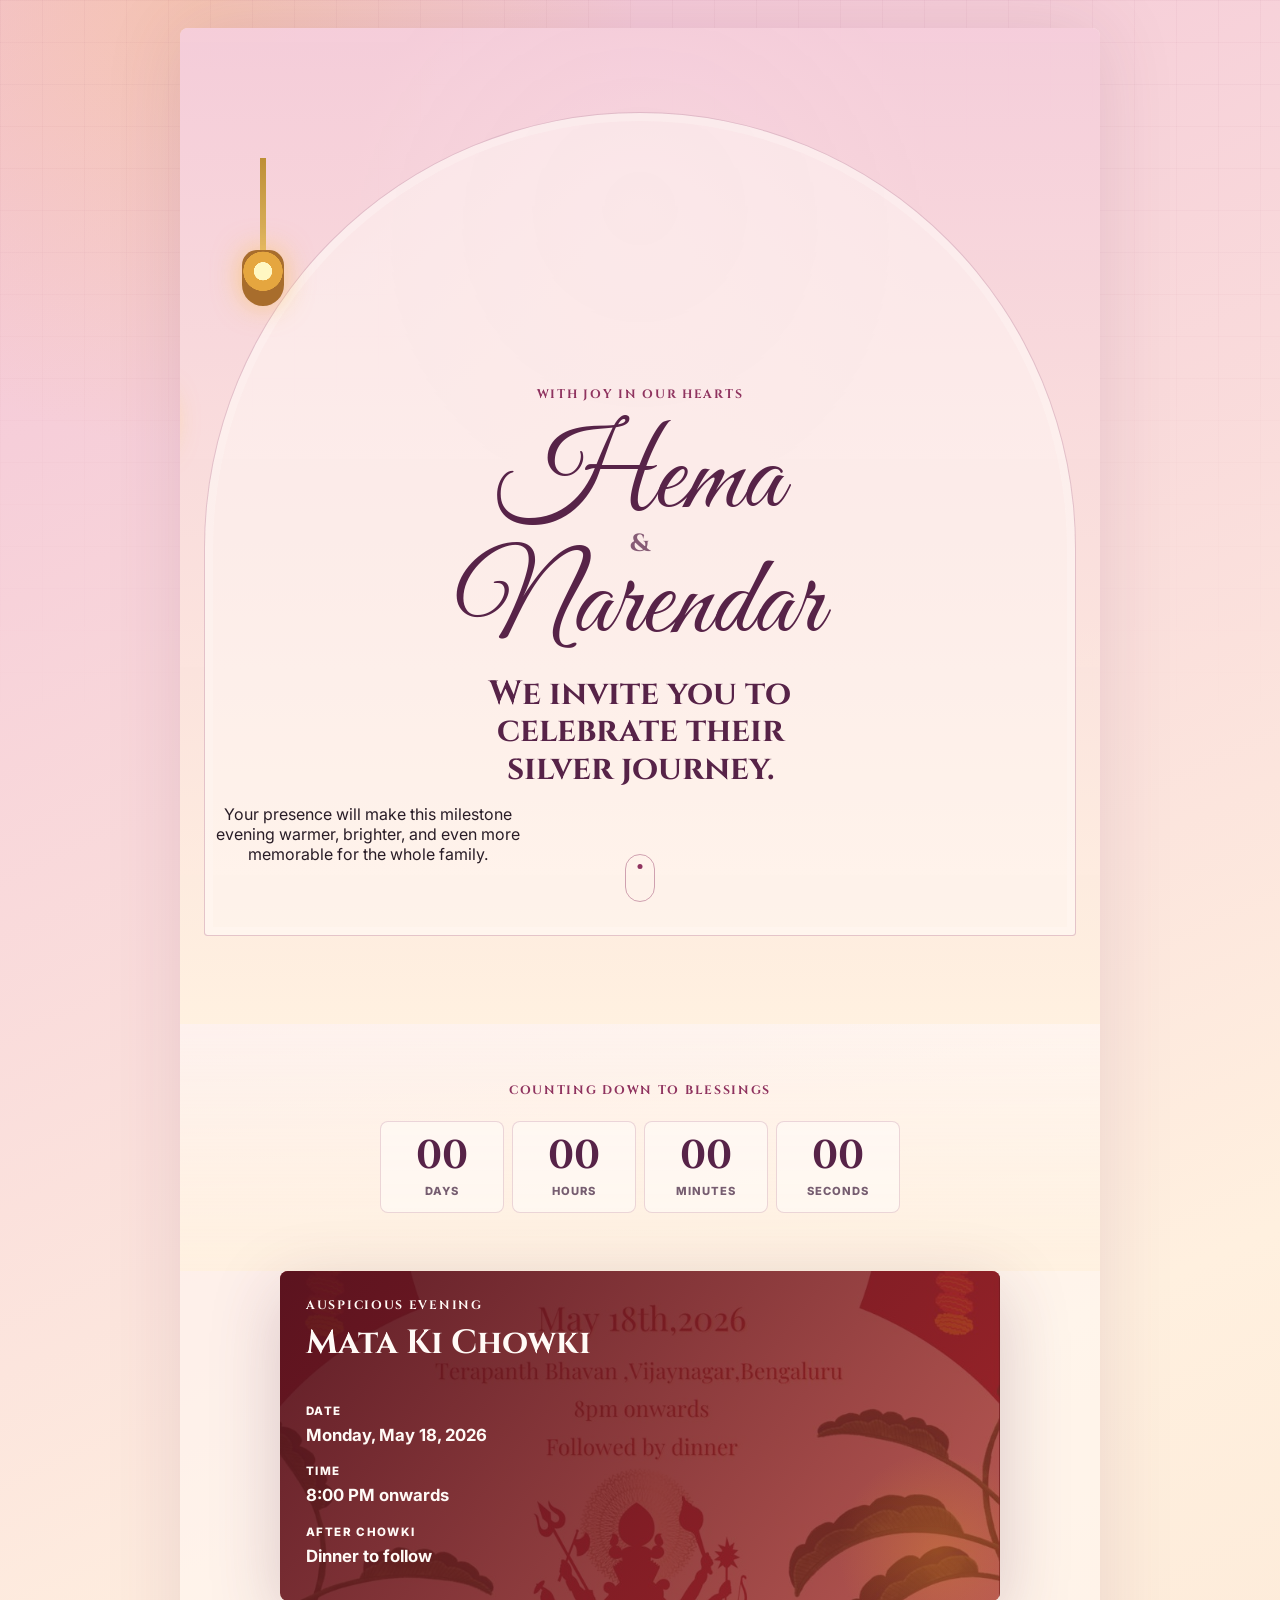
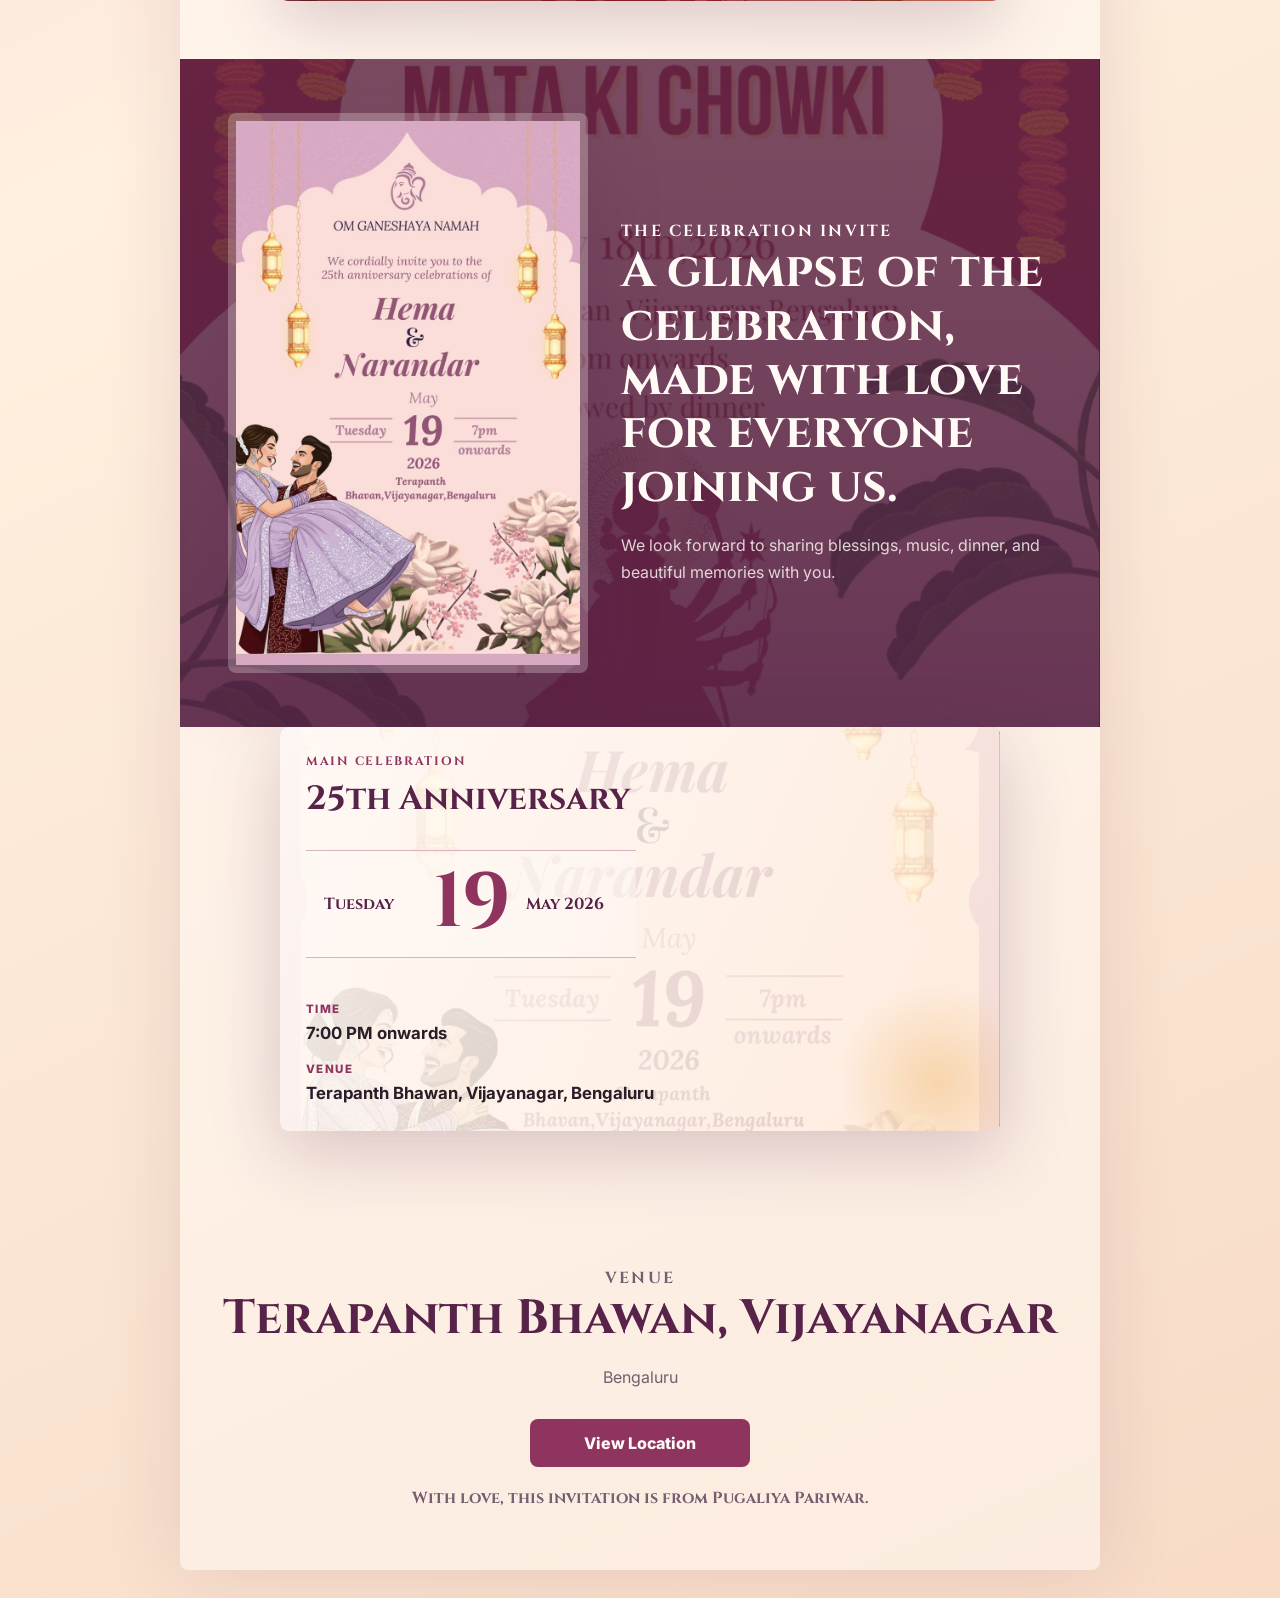
==== commit 06f9c90b: "Changed Name to Narendar" ====
--- a/public/index.html
+++ b/public/index.html
@@ -5,16 +5,16 @@
     <meta name="viewport" content="width=device-width, initial-scale=1" />
     <meta
       name="description"
-      content="Invitation for Hema and Narendra's 25th anniversary celebration in Bengaluru."
+      content="Invitation for Hema and Narendar's 25th anniversary celebration in Bengaluru."
     />
     <meta name="theme-color" content="#8f335f" />
-    <meta property="og:title" content="Hema & Narendra | 25 Years" />
+    <meta property="og:title" content="Hema & Narendar | 25 Years" />
     <meta
       property="og:description"
       content="Join us for a Mata Ki Chowki and 25th anniversary celebration."
     />
     <meta property="og:image" content="/assets/anniversary.jpeg" />
-    <title>Hema & Narendra | 25 Years</title>
+    <title>Hema & Narendar | 25 Years</title>
     <link rel="preconnect" href="https://fonts.googleapis.com" />
     <link rel="preconnect" href="https://fonts.gstatic.com" crossorigin />
     <link
@@ -30,7 +30,7 @@
       <div class="loader-card">
         <div class="loader-lamp"></div>
         <p>With joy in our hearts</p>
-        <strong>Hema & Narendra</strong>
+        <strong>Hema & Narendar</strong>
         <span>25 years of togetherness</span>
       </div>
     </div>
@@ -43,7 +43,7 @@
         <h1 id="hero-title">
           <span>Hema</span>
           <small>&</small>
-          <span>Narendra</span>
+          <span>Narendar</span>
         </h1>
         <h2>We invite you to celebrate their silver journey.</h2>
         <p>
